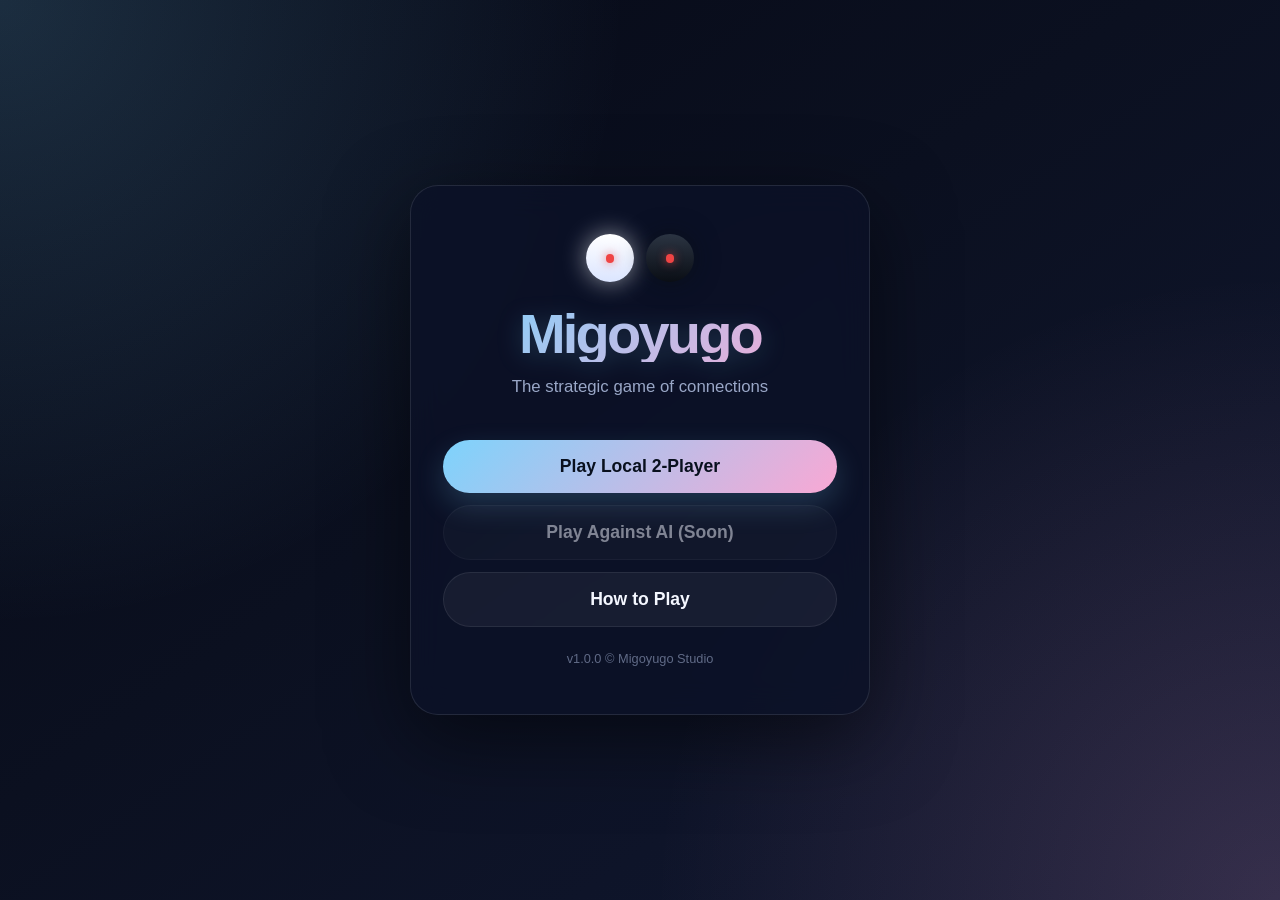
==== index.html @ 6b1778dc "add main menu and add player name" ====
<!doctype html>
<html lang="en">
  <head>
    <meta charset="UTF-8" />
    <meta
      name="viewport"
      content="width=device-width, initial-scale=1.0, maximum-scale=1.0, user-scalable=no"
    />
    <title>Migoyugo - Main Menu</title>
    <style>
      :root {
        --bg: #0b1020;
        --panel: rgba(12, 18, 40, 0.82);
        --panel-border: rgba(255, 255, 255, 0.1);
        --text: #f4f7ff;
        --muted: #9aa7c7;
        --white: #f5f7ff;
        --black: #14181f;
        --white-glow: rgba(248, 250, 255, 0.55);
        --black-glow: rgba(9, 12, 18, 0.55);
        --accent: #7dd3fc;
        --accent-2: #f9a8d4;
      }

      * {
        box-sizing: border-box;
        -webkit-tap-highlight-color: transparent;
      }

      body {
        margin: 0;
        min-height: 100svh;
        font-family: "Segoe UI", Tahoma, Geneva, Verdana, sans-serif;
        background:
          radial-gradient(
            circle at top left,
            rgba(125, 211, 252, 0.18),
            transparent 40%
          ),
          radial-gradient(
            circle at bottom right,
            rgba(249, 168, 212, 0.16),
            transparent 40%
          ),
          linear-gradient(145deg, #060916 0%, #0b1020 45%, #111832 100%);
        color: var(--text);
        display: grid;
        place-items: center;
        padding: clamp(12px, 4vw, 24px);
      }

      .menu-shell {
        width: 100%;
        max-width: 460px;
        perspective: 1000px;
      }

      .panel {
        background: var(--panel);
        border: 1px solid var(--panel-border);
        backdrop-filter: blur(16px);
        border-radius: clamp(20px, 6vw, 28px);
        box-shadow: 0 24px 80px rgba(0, 0, 0, 0.5);
        padding: clamp(32px, 8vw, 48px) clamp(20px, 6vw, 32px);
        text-align: center;
        position: relative;
      }

      /* Logo & Header Section */
      .logo-wrap {
        margin-bottom: clamp(24px, 8vw, 40px);
      }

      .decorative-pieces {
        display: flex;
        justify-content: center;
        gap: 12px;
        margin-bottom: 24px;
      }

      .demo-piece {
        width: clamp(40px, 10vw, 48px);
        height: clamp(40px, 10vw, 48px);
        border-radius: 50%;
        display: flex;
        align-items: center;
        justify-content: center;
        position: relative;
        animation: float 4s ease-in-out infinite;
      }

      .demo-piece.white {
        background: linear-gradient(180deg, #ffffff, #dbe5ff);
        box-shadow: 0 0 24px var(--white-glow);
      }

      .demo-piece.black {
        background: linear-gradient(180deg, #2b3442, #0a0e15);
        box-shadow: 0 0 24px var(--black-glow);
        animation-delay: -2s;
      }

      .demo-piece .inner-dot {
        width: 18%;
        height: 18%;
        border-radius: 50%;
        background: #ef4444;
        box-shadow: 0 0 10px rgba(239, 68, 68, 0.75);
      }

      @keyframes float {
        0%,
        100% {
          transform: translateY(0);
        }
        50% {
          transform: translateY(-8px);
        }
      }

      h1 {
        margin: 0;
        font-size: clamp(2rem, 8vw, 3.5rem);
        letter-spacing: -0.05em;
        line-height: 1;
        background: linear-gradient(135deg, var(--accent), var(--accent-2));
        -webkit-background-clip: text;
        -webkit-text-fill-color: transparent;
        filter: drop-shadow(0 4px 12px rgba(125, 211, 252, 0.2));
      }

      p.subtitle {
        margin: 12px 0 0;
        color: var(--muted);
        font-size: clamp(0.9rem, 3vw, 1.05rem);
        line-height: 1.5;
      }

      /* Buttons */
      .menu-actions {
        display: flex;
        flex-direction: column;
        gap: 12px;
      }

      .action {
        display: inline-flex;
        align-items: center;
        justify-content: center;
        border: 0;
        border-radius: 999px;
        padding: clamp(14px, 4vw, 16px) 24px;
        font: inherit;
        font-weight: 700;
        font-size: clamp(1rem, 3vw, 1.1rem);
        text-decoration: none;
        cursor: pointer;
        transition: all 0.2s ease;
      }

      .action.primary {
        color: #09101e;
        background: linear-gradient(135deg, var(--accent), var(--accent-2));
        box-shadow: 0 12px 30px rgba(125, 211, 252, 0.2);
      }

      .action.primary:hover {
        transform: translateY(-2px);
        box-shadow: 0 16px 40px rgba(125, 211, 252, 0.3);
      }

      .action.secondary {
        color: var(--text);
        background: rgba(255, 255, 255, 0.05);
        border: 1px solid rgba(255, 255, 255, 0.08);
      }

      .action.secondary:hover:not(:disabled) {
        background: rgba(255, 255, 255, 0.1);
        transform: translateY(-2px);
      }

      .action:disabled {
        opacity: 0.5;
        cursor: not-allowed;
      }

      .footer {
        margin-top: clamp(20px, 6vw, 24px);
        font-size: 0.8rem;
        color: rgba(154, 167, 199, 0.6);
      }

      /* Global Rules Modal to prevent mobile overflow */
      .modal-backdrop {
        position: fixed;
        inset: 0;
        background: rgba(6, 9, 22, 0.8);
        backdrop-filter: blur(8px);
        z-index: 100;
        display: flex;
        align-items: center;
        justify-content: center;
        padding: clamp(12px, 4vw, 24px);
        opacity: 0;
        pointer-events: none;
        transition: opacity 0.3s ease;
      }

      .modal-backdrop.active {
        opacity: 1;
        pointer-events: auto;
      }

      .modal-box {
        background: var(--panel);
        border: 1px solid var(--panel-border);
        border-radius: clamp(20px, 6vw, 28px);
        padding: clamp(20px, 6vw, 32px);
        width: 100%;
        max-width: 580px; /* Made slightly wider to accommodate text comfortably */
        max-height: 90svh;
        display: flex;
        flex-direction: column;
        transform: translateY(20px) scale(0.95);
        transition: all 0.3s cubic-bezier(0.175, 0.885, 0.32, 1.275);
      }

      .modal-backdrop.active .modal-box {
        transform: translateY(0) scale(1);
      }

      .modal-header {
        display: flex;
        align-items: center;
        justify-content: space-between;
        margin-bottom: 20px;
        flex-shrink: 0;
      }

      .modal-header h2 {
        margin: 0;
        font-size: clamp(1.2rem, 5vw, 1.5rem);
      }

      .close-btn {
        background: rgba(255, 255, 255, 0.08);
        border: 0;
        color: #fff;
        width: 32px;
        height: 32px;
        border-radius: 50%;
        cursor: pointer;
        display: grid;
        place-items: center;
        font-size: 1.2rem;
        transition: background 0.2s;
        flex-shrink: 0;
      }

      .close-btn:hover {
        background: rgba(255, 255, 255, 0.15);
      }

      .modal-content {
        text-align: left;
        overflow-y: auto;
        padding-right: 12px;
      }

      /* Custom scrollbar for modal */
      .modal-content::-webkit-scrollbar {
        width: 6px;
      }
      .modal-content::-webkit-scrollbar-track {
        background: rgba(255, 255, 255, 0.02);
        border-radius: 10px;
      }
      .modal-content::-webkit-scrollbar-thumb {
        background: rgba(255, 255, 255, 0.1);
        border-radius: 10px;
      }

      /* Text formatting for rules */
      .modal-content h3 {
        color: var(--accent);
        font-size: clamp(1rem, 4vw, 1.15rem);
        margin: 20px 0 10px 0;
        letter-spacing: 0.02em;
      }

      .modal-content h3:first-child {
        margin-top: 0;
      }

      .modal-content ul {
        margin: 0 0 16px 0;
        padding-left: 20px;
      }

      .modal-content li {
        color: var(--muted);
        line-height: 1.5;
        font-size: clamp(0.85rem, 3.5vw, 0.95rem);
        margin-bottom: 8px;
      }

      .modal-content li:last-child {
        margin-bottom: 0;
      }
    </style>
  </head>
  <body>
    <div class="menu-shell">
      <div class="panel">
        <div class="logo-wrap">
          <div class="decorative-pieces">
            <div class="demo-piece white"><div class="inner-dot"></div></div>
            <div class="demo-piece black"><div class="inner-dot"></div></div>
          </div>
          <h1>Migoyugo</h1>
          <p class="subtitle">The strategic game of connections</p>
        </div>

        <div class="menu-actions">
          <a href="migoyugo.html" class="action primary">Play Local 2-Player</a>
          <button class="action secondary" disabled>
            Play Against AI (Soon)
          </button>
          <button class="action secondary" id="btnRules">How to Play</button>
        </div>

        <div class="footer">v1.0.0 &copy; Migoyugo Studio</div>
      </div>
    </div>

    <!-- Fixed Rules Modal Backdrop -->
    <div class="modal-backdrop" id="rulesModal">
      <div class="modal-box">
        <div class="modal-header">
          <h2>Migoyugo Game Rules</h2>
          <button class="close-btn" id="btnCloseRules" aria-label="Close rules">
            &times;
          </button>
        </div>
        <div class="modal-content">
          <h3>The Game</h3>
          <ul>
            <li>Migoyugo is a board game for two players</li>
            <li>
              It is an abstract strategy game that features complete information
              (no reliance on luck or chance)
            </li>
            <li>
              Win by creating an Igo (an unbroken line of 4 Yugos) or have a
              higher Yugo count with a Wego
            </li>
          </ul>

          <h3>The Board</h3>
          <ul>
            <li>
              The Migoyugo board is an 8 X 8 grid of 64 squares (typically all
              the same color) with rows numbered 1-8 from bottom to top and
              columns designated A-H from left to right
            </li>
          </ul>

          <h3>The Migo</h3>
          <ul>
            <li>
              White always moves first by placing a piece, called a Migo, on any
              square on the board
            </li>
            <li>
              Players take alternating turns placing Migos on any open square*
              (see No Long Lines)
            </li>
          </ul>

          <h3>The Yugo</h3>
          <ul>
            <li>
              When you form one unbroken line of exactly 4 pieces of your own
              color, or multiple intersecting lines (horizontal, vertical or
              diagonal), the last piece placed becomes a Yugo, represented by a
              dot in the center
            </li>
            <li>
              When a Yugo is created, all Migos in the line(s) are removed,
              leaving behind only the Yugo created and any other Yugos in the
              line(s)
            </li>
            <li>Yugos can never be moved or removed from the board</li>
          </ul>

          <h3>No Long Lines</h3>
          <ul>
            <li>
              At no time may either player create an unbroken line of more than
              4 in a row of any combination of Migos and/or Yugos of their own
              color (multiple intersecting lines are permitted)
            </li>
          </ul>

          <h3>Winning</h3>
          <ul>
            <li>
              There are two distinct end game conditions – an Igo and a Wego
            </li>
            <li>
              Form an unbroken line (horizontal, vertical or diagonal) of
              exactly 4 Yugos of your own color and you win instantly with an
              Igo
            </li>
            <li>
              If on your turn, you are unable to make a legal move, or if all 64
              squares are filled, the game ends with a Wego, and the player with
              the most Yugos is declared the winner. If both players have the
              same number of Yugos, the game is drawn
            </li>
            <li>If a player resigns, the opponent is declared the winner</li>
            <li>
              If players compete using a clock, a player is declared the winner
              if the opponent's clock expires
            </li>
          </ul>
        </div>
      </div>
    </div>

    <script>
      const btnRules = document.getElementById("btnRules");
      const btnCloseRules = document.getElementById("btnCloseRules");
      const rulesModal = document.getElementById("rulesModal");

      function openModal() {
        rulesModal.classList.add("active");
        document.body.style.overflow = "hidden";
      }

      function closeModal() {
        rulesModal.classList.remove("active");
        document.body.style.overflow = "";
      }

      btnRules.addEventListener("click", openModal);
      btnCloseRules.addEventListener("click", closeModal);

      rulesModal.addEventListener("click", (e) => {
        if (e.target === rulesModal) {
          closeModal();
        }
      });
    </script>
  </body>
</html>
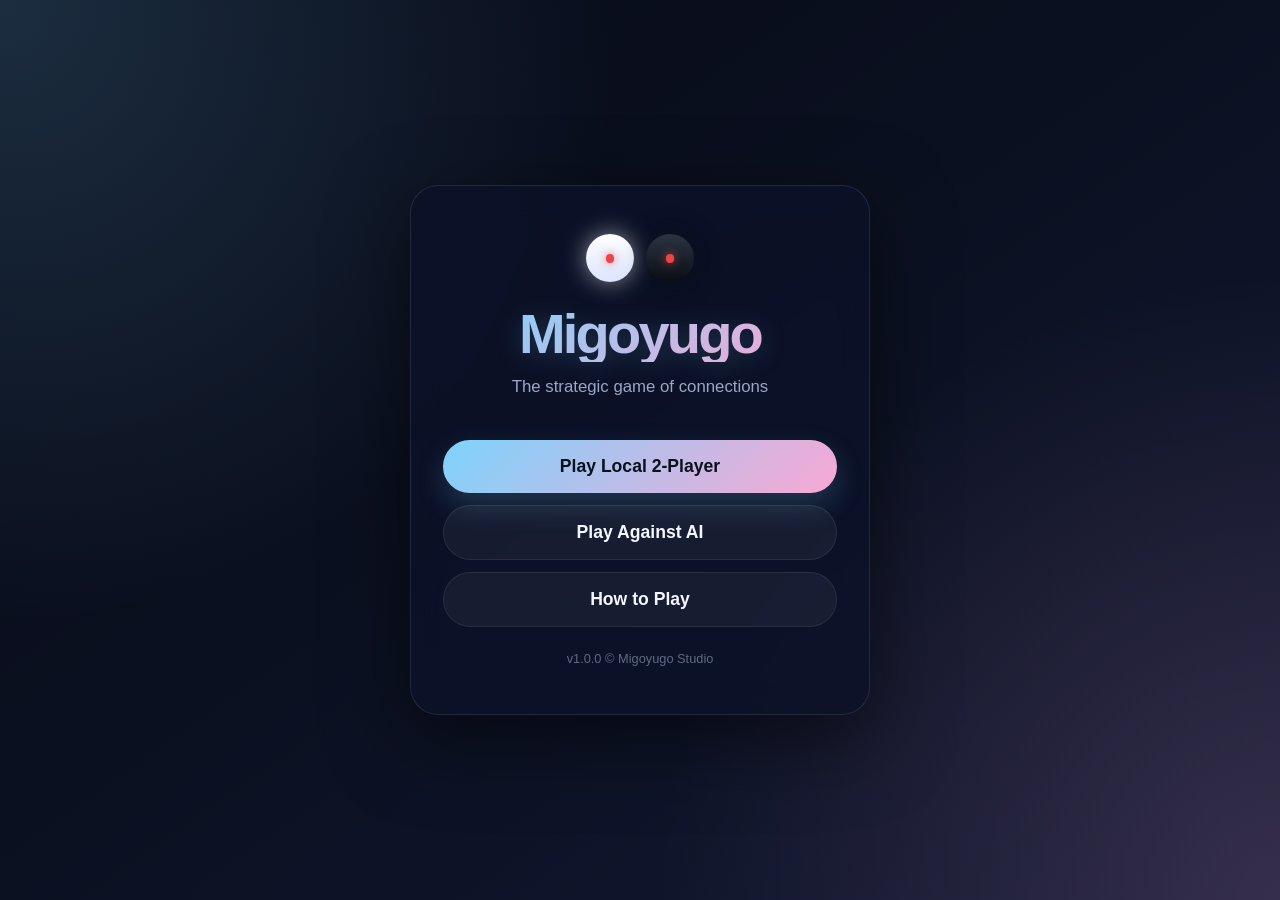
==== commit 65f09813: "ai buat migoyugo, minimax dan alpha beta pruning. ai logicnya ada di ai_worker.js soalnya kalo di ta" ====
--- a/index.html
+++ b/index.html
@@ -27,6 +27,24 @@
         -webkit-tap-highlight-color: transparent;
       }
 
+      @keyframes fadeIn {
+        from {
+          opacity: 0;
+        }
+        to {
+          opacity: 1;
+        }
+      }
+
+      @keyframes fadeOut {
+        from {
+          opacity: 1;
+        }
+        to {
+          opacity: 0;
+        }
+      }
+
       body {
         margin: 0;
         min-height: 100svh;
@@ -47,6 +65,11 @@
         display: grid;
         place-items: center;
         padding: clamp(12px, 4vw, 24px);
+        animation: fadeIn 0.8s ease-in;
+      }
+
+      body.fade-out {
+        animation: fadeOut 0.6s ease-out forwards;
       }
 
       .menu-shell {
@@ -308,6 +331,50 @@
       .modal-content li:last-child {
         margin-bottom: 0;
       }
+
+      /* Loading Screen */
+      .loading-screen {
+        position: fixed;
+        inset: 0;
+        background: linear-gradient(
+          145deg,
+          #060916 0%,
+          #0b1020 45%,
+          #111832 100%
+        );
+        display: none;
+        align-items: center;
+        justify-content: center;
+        z-index: 1000;
+        flex-direction: column;
+        gap: 24px;
+      }
+
+      .loading-screen.active {
+        display: flex;
+      }
+
+      .spinner {
+        width: 60px;
+        height: 60px;
+        border: 3px solid rgba(125, 211, 252, 0.2);
+        border-top-color: #7dd3fc;
+        border-right-color: #f9a8d4;
+        border-radius: 50%;
+        animation: spin 1.2s linear infinite;
+      }
+
+      @keyframes spin {
+        to {
+          transform: rotate(360deg);
+        }
+      }
+
+      .loading-text {
+        color: var(--muted);
+        font-size: 0.95rem;
+        letter-spacing: 0.05em;
+      }
     </style>
   </head>
   <body>
@@ -324,9 +391,9 @@
 
         <div class="menu-actions">
           <a href="migoyugo.html" class="action primary">Play Local 2-Player</a>
-          <button class="action secondary" disabled>
-            Play Against AI (Soon)
-          </button>
+          <a href="ai_game.html" class="action secondary" id="btnPlayAI">
+            Play Against AI
+          </a>
           <button class="action secondary" id="btnRules">How to Play</button>
         </div>
 
@@ -429,10 +496,19 @@
       </div>
     </div>
 
+    <!-- Loading Screen -->
+    <div class="loading-screen" id="loadingScreen">
+      <div class="spinner"></div>
+      <div class="loading-text">Loading...</div>
+    </div>
+
     <script>
       const btnRules = document.getElementById("btnRules");
       const btnCloseRules = document.getElementById("btnCloseRules");
       const rulesModal = document.getElementById("rulesModal");
+      const playButton = document.querySelector('a[href="migoyugo.html"]');
+      const playAIButton = document.querySelector('a[href="ai_game.html"]');
+      const loadingScreen = document.getElementById("loadingScreen");
 
       function openModal() {
         rulesModal.classList.add("active");
@@ -452,6 +528,21 @@
           closeModal();
         }
       });
+
+      // Fade out animation before navigation
+      function addNavigation(button, href) {
+        button.addEventListener("click", (e) => {
+          e.preventDefault();
+          loadingScreen.classList.add("active");
+          document.body.classList.add("fade-out");
+          setTimeout(() => {
+            window.location.href = href;
+          }, 600);
+        });
+      }
+
+      addNavigation(playButton, "migoyugo.html");
+      addNavigation(playAIButton, "ai_game.html");
     </script>
   </body>
 </html>
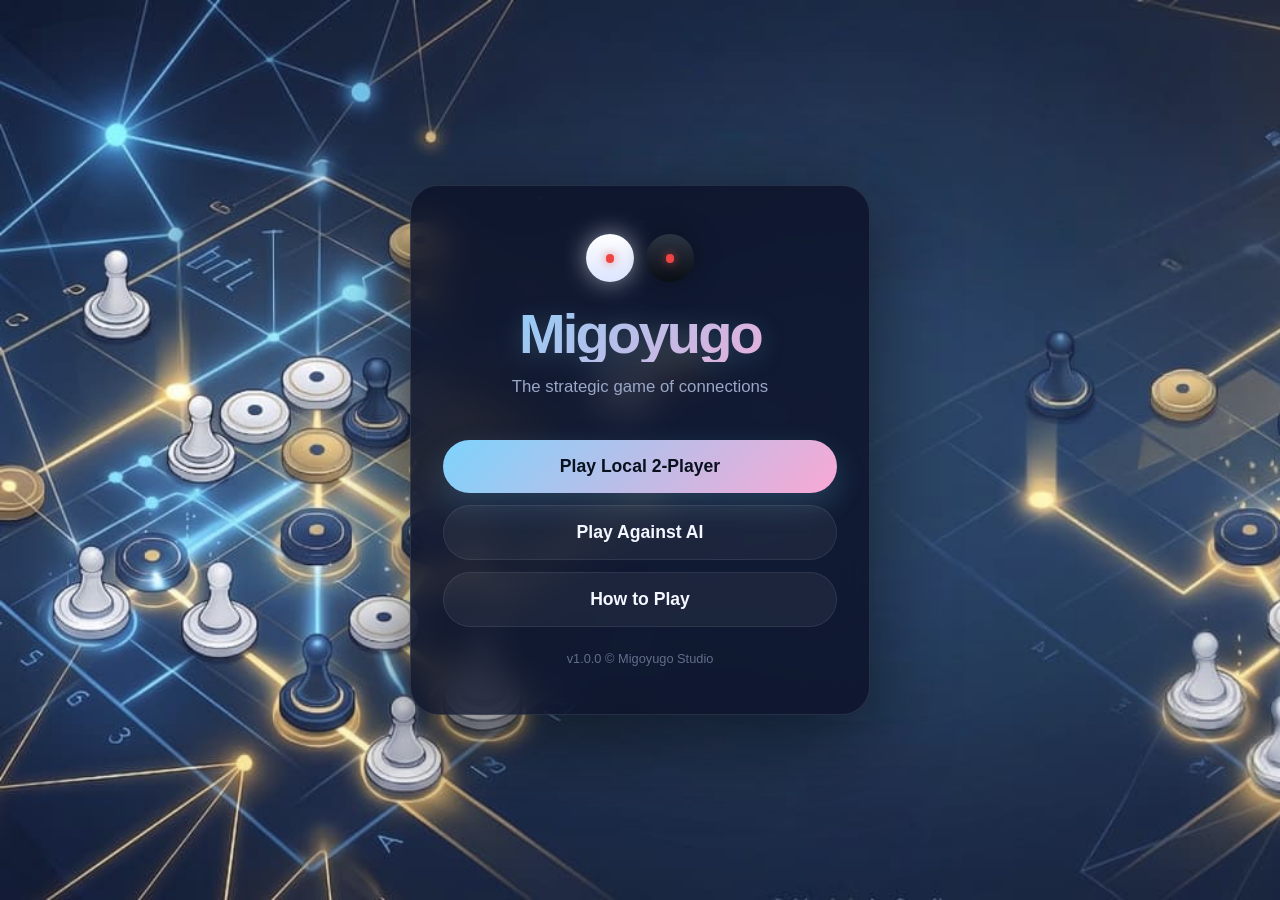
==== commit 44765630: "add bg" ====
--- a/index.html
+++ b/index.html
@@ -65,6 +65,9 @@
         display: grid;
         place-items: center;
         padding: clamp(12px, 4vw, 24px);
+        background-image: url("assets/img/background.jpeg");
+        background-repeat: no-repeat;
+        background-size: cover;
         animation: fadeIn 0.8s ease-in;
       }
 
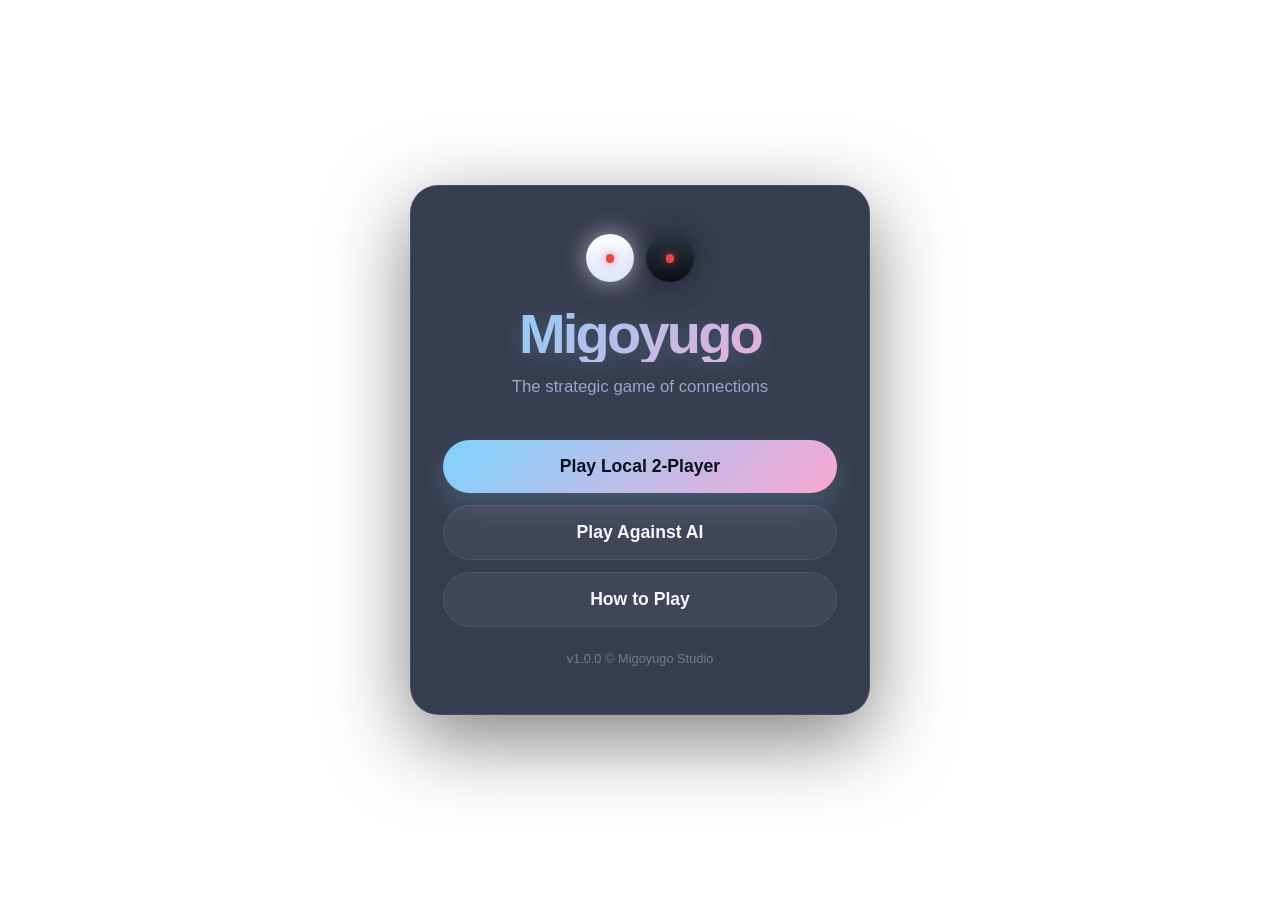
==== commit 6bac7b70: "wawa" ====
--- a/index.html
+++ b/index.html
@@ -65,10 +65,17 @@
         display: grid;
         place-items: center;
         padding: clamp(12px, 4vw, 24px);
-        background-image: url("assets/img/background.jpeg");
+        background-image: url("assets/img/backgroundb.png");
         background-repeat: no-repeat;
         background-size: cover;
         animation: fadeIn 0.8s ease-in;
+      }
+
+      @media (orientation: portrait) and (max-width: 900px) {
+        body {
+          background-image: url("assets/img/Verticalbackground.png");
+          background-position: center center;
+        }
       }
 
       body.fade-out {
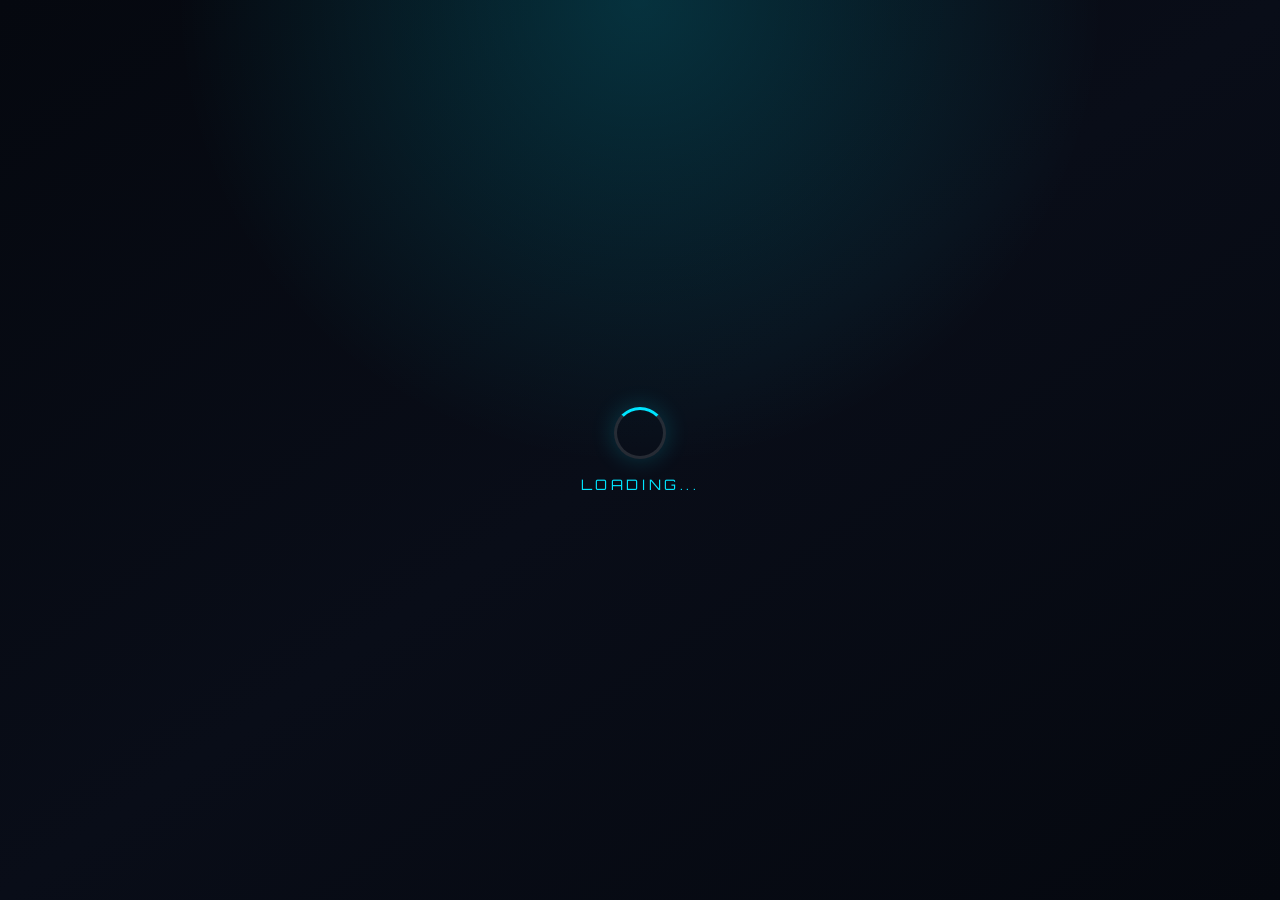
==== commit 94f1787d: "anjayy ui rule and main menu fix" ====
--- a/index.html
+++ b/index.html
@@ -6,553 +6,680 @@
       name="viewport"
       content="width=device-width, initial-scale=1.0, maximum-scale=1.0, user-scalable=no"
     />
-    <title>Migoyugo - Main Menu</title>
+    <title>Migoyugo - System Interface</title>
+    <link rel="preconnect" href="https://fonts.googleapis.com" />
+    <link rel="preconnect" href="https://fonts.gstatic.com" crossorigin />
+    <link
+      href="https://fonts.googleapis.com/css2?family=Orbitron:wght@500;800;900&family=Rajdhani:wght@400;500;600;700&display=swap"
+      rel="stylesheet"
+    />
+
     <style>
       :root {
-        --bg: #0b1020;
-        --panel: rgba(12, 18, 40, 0.82);
-        --panel-border: rgba(255, 255, 255, 0.1);
-        --text: #f4f7ff;
-        --muted: #9aa7c7;
-        --white: #f5f7ff;
-        --black: #14181f;
-        --white-glow: rgba(248, 250, 255, 0.55);
-        --black-glow: rgba(9, 12, 18, 0.55);
-        --accent: #7dd3fc;
-        --accent-2: #f9a8d4;
+        --bg-base: #05080f;
+        --panel-bg: rgba(12, 18, 30, 0.65);
+        --panel-border: rgba(0, 229, 255, 0.15);
+        --text-main: #ffffff;
+        --text-muted: #6b829e;
+        --accent-cyan: #00e5ff;
+        --accent-cyan-glow: rgba(0, 229, 255, 0.4);
+        --font-title: "Orbitron", sans-serif;
+        --font-ui: "Rajdhani", sans-serif;
       }
 
       * {
         box-sizing: border-box;
-        -webkit-tap-highlight-color: transparent;
-      }
-
-      @keyframes fadeIn {
-        from {
-          opacity: 0;
-        }
-        to {
-          opacity: 1;
-        }
-      }
-
-      @keyframes fadeOut {
-        from {
-          opacity: 1;
-        }
-        to {
-          opacity: 0;
-        }
+        margin: 0;
+        padding: 0;
+        user-select: none;
       }
 
       body {
-        margin: 0;
-        min-height: 100svh;
-        font-family: "Segoe UI", Tahoma, Geneva, Verdana, sans-serif;
-        background:
-          radial-gradient(
-            circle at top left,
-            rgba(125, 211, 252, 0.18),
-            transparent 40%
-          ),
-          radial-gradient(
-            circle at bottom right,
-            rgba(249, 168, 212, 0.16),
-            transparent 40%
-          ),
-          linear-gradient(145deg, #060916 0%, #0b1020 45%, #111832 100%);
-        color: var(--text);
-        display: grid;
-        place-items: center;
-        padding: clamp(12px, 4vw, 24px);
-        background-image: url("assets/img/backgroundb.png");
-        background-repeat: no-repeat;
-        background-size: cover;
-        animation: fadeIn 0.8s ease-in;
-      }
-
-      @media (orientation: portrait) and (max-width: 900px) {
-        body {
-          background-image: url("assets/img/Verticalbackground.png");
-          background-position: center center;
-        }
-      }
-
-      body.fade-out {
-        animation: fadeOut 0.6s ease-out forwards;
-      }
-
-      .menu-shell {
-        width: 100%;
-        max-width: 460px;
-        perspective: 1000px;
-      }
-
-      .panel {
-        background: var(--panel);
-        border: 1px solid var(--panel-border);
-        backdrop-filter: blur(16px);
-        border-radius: clamp(20px, 6vw, 28px);
-        box-shadow: 0 24px 80px rgba(0, 0, 0, 0.5);
-        padding: clamp(32px, 8vw, 48px) clamp(20px, 6vw, 32px);
-        text-align: center;
+        background-color: var(--bg-base);
+        color: var(--text-main);
+        font-family: var(--font-ui);
+        min-height: 100vh;
+        display: flex;
+        align-items: center;
+        justify-content: center;
+        overflow: hidden;
         position: relative;
       }
 
-      /* Logo & Header Section */
-      .logo-wrap {
-        margin-bottom: clamp(24px, 8vw, 40px);
-      }
-
-      .decorative-pieces {
-        display: flex;
-        justify-content: center;
-        gap: 12px;
-        margin-bottom: 24px;
-      }
-
-      .demo-piece {
-        width: clamp(40px, 10vw, 48px);
-        height: clamp(40px, 10vw, 48px);
-        border-radius: 50%;
-        display: flex;
-        align-items: center;
-        justify-content: center;
-        position: relative;
-        animation: float 4s ease-in-out infinite;
-      }
-
-      .demo-piece.white {
-        background: linear-gradient(180deg, #ffffff, #dbe5ff);
-        box-shadow: 0 0 24px var(--white-glow);
-      }
-
-      .demo-piece.black {
-        background: linear-gradient(180deg, #2b3442, #0a0e15);
-        box-shadow: 0 0 24px var(--black-glow);
-        animation-delay: -2s;
-      }
-
-      .demo-piece .inner-dot {
-        width: 18%;
-        height: 18%;
-        border-radius: 50%;
-        background: #ef4444;
-        box-shadow: 0 0 10px rgba(239, 68, 68, 0.75);
-      }
-
-      @keyframes float {
-        0%,
-        100% {
-          transform: translateY(0);
-        }
-        50% {
-          transform: translateY(-8px);
-        }
-      }
-
-      h1 {
-        margin: 0;
-        font-size: clamp(2rem, 8vw, 3.5rem);
-        letter-spacing: -0.05em;
-        line-height: 1;
-        background: linear-gradient(135deg, var(--accent), var(--accent-2));
-        -webkit-background-clip: text;
-        -webkit-text-fill-color: transparent;
-        filter: drop-shadow(0 4px 12px rgba(125, 211, 252, 0.2));
-      }
-
-      p.subtitle {
-        margin: 12px 0 0;
-        color: var(--muted);
-        font-size: clamp(0.9rem, 3vw, 1.05rem);
-        line-height: 1.5;
-      }
-
-      /* Buttons */
-      .menu-actions {
-        display: flex;
-        flex-direction: column;
-        gap: 12px;
-      }
-
-      .action {
-        display: inline-flex;
-        align-items: center;
-        justify-content: center;
-        border: 0;
-        border-radius: 999px;
-        padding: clamp(14px, 4vw, 16px) 24px;
-        font: inherit;
-        font-weight: 700;
-        font-size: clamp(1rem, 3vw, 1.1rem);
-        text-decoration: none;
-        cursor: pointer;
-        transition: all 0.2s ease;
-      }
-
-      .action.primary {
-        color: #09101e;
-        background: linear-gradient(135deg, var(--accent), var(--accent-2));
-        box-shadow: 0 12px 30px rgba(125, 211, 252, 0.2);
-      }
-
-      .action.primary:hover {
-        transform: translateY(-2px);
-        box-shadow: 0 16px 40px rgba(125, 211, 252, 0.3);
-      }
-
-      .action.secondary {
-        color: var(--text);
-        background: rgba(255, 255, 255, 0.05);
-        border: 1px solid rgba(255, 255, 255, 0.08);
-      }
-
-      .action.secondary:hover:not(:disabled) {
-        background: rgba(255, 255, 255, 0.1);
-        transform: translateY(-2px);
-      }
-
-      .action:disabled {
-        opacity: 0.5;
-        cursor: not-allowed;
-      }
-
-      .footer {
-        margin-top: clamp(20px, 6vw, 24px);
-        font-size: 0.8rem;
-        color: rgba(154, 167, 199, 0.6);
-      }
-
-      /* Global Rules Modal to prevent mobile overflow */
-      .modal-backdrop {
-        position: fixed;
-        inset: 0;
-        background: rgba(6, 9, 22, 0.8);
-        backdrop-filter: blur(8px);
-        z-index: 100;
-        display: flex;
-        align-items: center;
-        justify-content: center;
-        padding: clamp(12px, 4vw, 24px);
-        opacity: 0;
-        pointer-events: none;
-        transition: opacity 0.3s ease;
-      }
-
-      .modal-backdrop.active {
-        opacity: 1;
-        pointer-events: auto;
-      }
-
-      .modal-box {
-        background: var(--panel);
-        border: 1px solid var(--panel-border);
-        border-radius: clamp(20px, 6vw, 28px);
-        padding: clamp(20px, 6vw, 32px);
-        width: 100%;
-        max-width: 580px; /* Made slightly wider to accommodate text comfortably */
-        max-height: 90svh;
-        display: flex;
-        flex-direction: column;
-        transform: translateY(20px) scale(0.95);
-        transition: all 0.3s cubic-bezier(0.175, 0.885, 0.32, 1.275);
-      }
-
-      .modal-backdrop.active .modal-box {
-        transform: translateY(0) scale(1);
-      }
-
-      .modal-header {
-        display: flex;
-        align-items: center;
-        justify-content: space-between;
-        margin-bottom: 20px;
-        flex-shrink: 0;
-      }
-
-      .modal-header h2 {
-        margin: 0;
-        font-size: clamp(1.2rem, 5vw, 1.5rem);
-      }
-
-      .close-btn {
-        background: rgba(255, 255, 255, 0.08);
-        border: 0;
-        color: #fff;
-        width: 32px;
-        height: 32px;
-        border-radius: 50%;
-        cursor: pointer;
-        display: grid;
-        place-items: center;
-        font-size: 1.2rem;
-        transition: background 0.2s;
-        flex-shrink: 0;
-      }
-
-      .close-btn:hover {
-        background: rgba(255, 255, 255, 0.15);
-      }
-
-      .modal-content {
-        text-align: left;
-        overflow-y: auto;
-        padding-right: 12px;
-      }
-
-      /* Custom scrollbar for modal */
-      .modal-content::-webkit-scrollbar {
-        width: 6px;
-      }
-      .modal-content::-webkit-scrollbar-track {
-        background: rgba(255, 255, 255, 0.02);
-        border-radius: 10px;
-      }
-      .modal-content::-webkit-scrollbar-thumb {
-        background: rgba(255, 255, 255, 0.1);
-        border-radius: 10px;
-      }
-
-      /* Text formatting for rules */
-      .modal-content h3 {
-        color: var(--accent);
-        font-size: clamp(1rem, 4vw, 1.15rem);
-        margin: 20px 0 10px 0;
-        letter-spacing: 0.02em;
-      }
-
-      .modal-content h3:first-child {
-        margin-top: 0;
-      }
-
-      .modal-content ul {
-        margin: 0 0 16px 0;
-        padding-left: 20px;
-      }
-
-      .modal-content li {
-        color: var(--muted);
-        line-height: 1.5;
-        font-size: clamp(0.85rem, 3.5vw, 0.95rem);
-        margin-bottom: 8px;
-      }
-
-      .modal-content li:last-child {
-        margin-bottom: 0;
-      }
-
-      /* Loading Screen */
       .loading-screen {
         position: fixed;
         inset: 0;
-        background: linear-gradient(
-          145deg,
-          #060916 0%,
-          #0b1020 45%,
-          #111832 100%
-        );
-        display: none;
+        z-index: 20;
+        display: flex;
         align-items: center;
         justify-content: center;
-        z-index: 1000;
         flex-direction: column;
-        gap: 24px;
-      }
-
-      .loading-screen.active {
-        display: flex;
-      }
-
-      .spinner {
-        width: 60px;
-        height: 60px;
-        border: 3px solid rgba(125, 211, 252, 0.2);
-        border-top-color: #7dd3fc;
-        border-right-color: #f9a8d4;
+        gap: 16px;
+        background:
+          radial-gradient(
+            circle at top,
+            rgba(0, 229, 255, 0.18),
+            transparent 42%
+          ),
+          linear-gradient(145deg, #05080f 0%, #090d18 50%, #05080f 100%);
+        color: var(--text-main);
+        transition:
+          opacity 0.45s ease,
+          visibility 0.45s ease;
+      }
+
+      .loading-screen.hidden {
+        opacity: 0;
+        visibility: hidden;
+        pointer-events: none;
+      }
+
+      .loading-spinner {
+        width: 52px;
+        height: 52px;
         border-radius: 50%;
-        animation: spin 1.2s linear infinite;
+        border: 3px solid rgba(255, 255, 255, 0.12);
+        border-top-color: var(--accent-cyan);
+        box-shadow: 0 0 24px rgba(0, 229, 255, 0.2);
+        animation: spin 0.9s linear infinite;
+      }
+
+      .loading-text {
+        font-family: var(--font-title);
+        letter-spacing: 0.25em;
+        font-size: 0.9rem;
+        text-transform: uppercase;
+        color: var(--accent-cyan);
       }
 
       @keyframes spin {
+        from {
+          transform: rotate(0deg);
+        }
         to {
           transform: rotate(360deg);
         }
       }
 
-      .loading-text {
-        color: var(--muted);
-        font-size: 0.95rem;
-        letter-spacing: 0.05em;
+      /* --- 1. VIDEO BACKGROUND --- */
+      .bg-video-container {
+        position: absolute;
+        inset: 0;
+        z-index: 0;
+        overflow: hidden;
+        background-color: var(--bg-base); /* Fallback color */
+      }
+
+      .bg-video {
+        width: 100%;
+        height: 100%;
+        object-fit: cover;
+        opacity: 0.6; /* Atur opacity agar video tidak mengalahkan UI */
+        pointer-events: none;
+      }
+
+      /* --- 2. OVERLAY DOT GRID (Diletakkan di atas video agar cyberpunk) --- */
+      .bg-grid {
+        position: absolute;
+        inset: 0;
+        background-size: 40px 40px;
+        background-image: radial-gradient(
+          circle,
+          rgba(255, 255, 255, 0.05) 1px,
+          transparent 1px
+        );
+        z-index: 1;
+        animation: pulseGrid 8s linear infinite alternate;
+        pointer-events: none;
+      }
+
+      @keyframes pulseGrid {
+        0% {
+          opacity: 0.4;
+        }
+        100% {
+          opacity: 1;
+        }
+      }
+
+      /* --- 3. MAIN UI CONTAINER --- */
+      .system-ui {
+        position: relative;
+        z-index: 2; /* Harus di atas video dan grid */
+        width: 90vw;
+        max-width: 1400px;
+        height: auto;
+        min-height: 85vh;
+        max-height: 95vh;
+        background: var(--panel-bg);
+        backdrop-filter: blur(20px);
+        -webkit-backdrop-filter: blur(20px);
+        border: 1px solid var(--panel-border);
+        border-radius: 24px;
+        display: flex;
+        flex-direction: column;
+        padding: clamp(24px, 4vw, 60px);
+        box-shadow:
+          0 30px 80px rgba(0, 0, 0, 0.6),
+          inset 0 0 40px rgba(0, 229, 255, 0.05);
+        overflow-y: auto;
+      }
+
+      .system-ui::-webkit-scrollbar {
+        width: 0px;
+      }
+
+      /* --- HEADER & CONTROLS --- */
+      header {
+        display: flex;
+        justify-content: space-between;
+        align-items: center;
+        font-size: clamp(10px, 1.5vw, 14px);
+        font-weight: 600;
+        letter-spacing: 2px;
+        color: var(--accent-cyan);
+        border-bottom: 1px solid rgba(255, 255, 255, 0.05);
+        padding-bottom: 20px;
+        margin-bottom: clamp(20px, 4vw, 40px);
+        flex-wrap: wrap; /* Mencegah patah di layar kecil */
+        gap: 15px;
+      }
+
+      .status {
+        display: flex;
+        align-items: center;
+        gap: 12px;
+      }
+      .status-dot {
+        width: 10px;
+        height: 10px;
+        background-color: var(--accent-cyan);
+        border-radius: 50%;
+        box-shadow: 0 0 10px var(--accent-cyan-glow);
+        animation: blink 2s infinite;
+      }
+
+      @keyframes blink {
+        0%,
+        100% {
+          opacity: 1;
+        }
+        50% {
+          opacity: 0.4;
+        }
+      }
+
+      /* Music Toggle Button */
+      .music-btn {
+        background: rgba(0, 229, 255, 0.05);
+        border: 1px solid var(--accent-cyan);
+        color: var(--accent-cyan);
+        width: 48px;
+        height: 48px;
+        padding: 0;
+        border-radius: 50%;
+        font-family: var(--font-title);
+        font-weight: 600;
+        font-size: 18px;
+        letter-spacing: 0;
+        cursor: pointer;
+        transition: all 0.3s ease;
+        outline: none;
+        display: flex;
+        align-items: center;
+        justify-content: center;
+        position: relative;
+        margin-left: auto;
+        flex-shrink: 0;
+      }
+
+      .music-btn:hover {
+        background: rgba(0, 229, 255, 0.2);
+        box-shadow: 0 0 15px var(--accent-cyan-glow);
+      }
+
+      .music-btn.active {
+        background: var(--accent-cyan);
+        color: #000;
+        box-shadow: 0 0 20px var(--accent-cyan-glow);
+      }
+
+      .music-btn.muted::after {
+        content: "";
+        position: absolute;
+        width: 24px;
+        height: 2px;
+        border-radius: 999px;
+        background: currentColor;
+        transform: rotate(-45deg);
+        box-shadow: 0 0 8px rgba(0, 0, 0, 0.12);
+      }
+
+      .meta-info {
+        color: var(--text-muted);
+        display: flex;
+        gap: 20px;
+      }
+
+      /* --- MAIN CONTENT --- */
+      main {
+        display: grid;
+        grid-template-columns: 1fr 400px;
+        gap: clamp(30px, 5vw, 60px);
+        flex-grow: 1;
+      }
+
+      .left-col {
+        display: flex;
+        flex-direction: column;
+        justify-content: center;
+      }
+
+      .tagline {
+        color: var(--accent-cyan);
+        font-size: clamp(12px, 2vw, 16px);
+        font-weight: 600;
+        letter-spacing: 4px;
+        margin-bottom: -5px;
+        text-transform: uppercase;
+      }
+
+      .game-title {
+        font-family: var(--font-title);
+        font-size: clamp(50px, 10vw, 130px);
+        font-weight: 900;
+        line-height: 1;
+        letter-spacing: -2px;
+        margin-bottom: clamp(30px, 5vw, 50px);
+        text-shadow: 0 0 40px rgba(255, 255, 255, 0.1);
+      }
+
+      nav {
+        display: flex;
+        flex-direction: column;
+        gap: clamp(15px, 3vw, 25px);
+      }
+
+      .nav-item {
+        display: inline-flex;
+        align-items: center;
+        gap: 20px;
+        color: var(--text-muted);
+        text-decoration: none;
+        font-size: clamp(18px, 3vw, 24px);
+        font-weight: 600;
+        letter-spacing: 3px;
+        transition: all 0.3s ease;
+        cursor: pointer;
+        width: fit-content;
+      }
+
+      .nav-item::before {
+        content: "";
+        display: block;
+        width: 30px;
+        height: 2px;
+        background-color: var(--text-muted);
+        transition: all 0.3s cubic-bezier(0.175, 0.885, 0.32, 1.275);
+      }
+
+      .nav-item:hover {
+        color: var(--text-main);
+        text-shadow: 0 0 15px rgba(255, 255, 255, 0.3);
+      }
+      .nav-item:hover::before {
+        width: 70px;
+        background-color: var(--accent-cyan);
+        box-shadow: 0 0 10px var(--accent-cyan-glow);
+      }
+
+      .right-col {
+        display: flex;
+        flex-direction: column;
+        justify-content: center;
+        gap: clamp(20px, 4vw, 40px);
+        border-left: 1px solid rgba(255, 255, 255, 0.05);
+        padding-left: clamp(20px, 4vw, 60px);
+      }
+
+      .info-block h3 {
+        font-family: var(--font-title);
+        font-size: clamp(16px, 2vw, 18px);
+        letter-spacing: 2px;
+        margin-bottom: 12px;
+        display: flex;
+        align-items: center;
+        gap: 10px;
+      }
+
+      .info-block p {
+        color: var(--text-muted);
+        font-size: clamp(14px, 1.5vw, 16px);
+        line-height: 1.6;
+        font-weight: 500;
+      }
+
+      .icon-igo {
+        display: flex;
+        gap: 4px;
+      }
+      .icon-igo span {
+        width: 8px;
+        height: 8px;
+        border-radius: 50%;
+        background: var(--text-main);
+      }
+      .icon-wego {
+        width: 14px;
+        height: 14px;
+        border: 2px solid var(--accent-cyan);
+        transform: rotate(45deg);
+      }
+
+      /* --- 8x8 Mini Grid --- */
+      .mini-grid {
+        display: grid;
+        grid-template-columns: repeat(8, 1fr);
+        gap: 3px;
+        width: min(100%, 280px);
+        margin-top: 10px;
+        opacity: 0.8;
+      }
+
+      .m-cell {
+        aspect-ratio: 1;
+        background: rgba(255, 255, 255, 0.03);
+        border: 1px solid rgba(255, 255, 255, 0.05);
+        border-radius: 2px;
+        transition: all 0.5s ease;
+      }
+
+      .m-cell.active-cyan {
+        background: var(--accent-cyan);
+        box-shadow: 0 0 15px var(--accent-cyan-glow);
+      }
+      .m-cell.active-white {
+        background: #fff;
+      }
+
+      /* --- FOOTER --- */
+      footer {
+        display: flex;
+        justify-content: space-between;
+        align-items: flex-end;
+        margin-top: clamp(30px, 5vw, 50px);
+        padding-top: 20px;
+      }
+
+      .dev-info {
+        font-size: clamp(10px, 1.5vw, 12px);
+        color: var(--text-muted);
+        letter-spacing: 2px;
+      }
+      .dev-info strong {
+        display: block;
+        color: var(--text-main);
+        font-size: clamp(12px, 2vw, 16px);
+        letter-spacing: 4px;
+        margin-top: 4px;
+      }
+
+      .server-info {
+        text-align: right;
+        font-size: clamp(10px, 1.5vw, 12px);
+        color: var(--text-muted);
+        letter-spacing: 1px;
+        display: flex;
+        align-items: center;
+        gap: 20px;
+      }
+
+      .latency {
+        color: var(--accent-cyan);
+        font-weight: 700;
+      }
+      .radar-circle {
+        width: 40px;
+        height: 40px;
+        border: 1px solid rgba(255, 255, 255, 0.2);
+        border-radius: 50%;
+        display: flex;
+        align-items: center;
+        justify-content: center;
+        position: relative;
+      }
+      .radar-circle::after {
+        content: "";
+        width: 4px;
+        height: 4px;
+        background: var(--accent-cyan);
+        border-radius: 50%;
+        box-shadow: 0 0 10px var(--accent-cyan);
+      }
+
+      /* --- MOBILE RESPONSIVE --- */
+      @media (max-width: 900px) {
+        main {
+          grid-template-columns: 1fr;
+        }
+        .right-col {
+          border-left: none;
+          border-top: 1px solid rgba(255, 255, 255, 0.05);
+          padding-left: 0;
+          padding-top: 30px;
+        }
+      }
+
+      @media (max-width: 600px) {
+        .system-ui {
+          padding: 24px;
+        }
+        header {
+          flex-direction: column;
+          align-items: flex-start;
+          gap: 15px;
+        }
+        .meta-info {
+          flex-direction: column;
+          gap: 5px;
+        }
+        footer {
+          flex-direction: column;
+          align-items: flex-start;
+          gap: 20px;
+        }
+        .server-info {
+          flex-direction: row-reverse;
+          text-align: left;
+        }
       }
     </style>
   </head>
   <body>
-    <div class="menu-shell">
-      <div class="panel">
-        <div class="logo-wrap">
-          <div class="decorative-pieces">
-            <div class="demo-piece white"><div class="inner-dot"></div></div>
-            <div class="demo-piece black"><div class="inner-dot"></div></div>
-          </div>
-          <h1>Migoyugo</h1>
-          <p class="subtitle">The strategic game of connections</p>
-        </div>
-
-        <div class="menu-actions">
-          <a href="migoyugo.html" class="action primary">Play Local 2-Player</a>
-          <a href="ai_game.html" class="action secondary" id="btnPlayAI">
-            Play Against AI
-          </a>
-          <button class="action secondary" id="btnRules">How to Play</button>
-        </div>
-
-        <div class="footer">v1.0.0 &copy; Migoyugo Studio</div>
-      </div>
-    </div>
-
-    <!-- Fixed Rules Modal Backdrop -->
-    <div class="modal-backdrop" id="rulesModal">
-      <div class="modal-box">
-        <div class="modal-header">
-          <h2>Migoyugo Game Rules</h2>
-          <button class="close-btn" id="btnCloseRules" aria-label="Close rules">
-            &times;
-          </button>
-        </div>
-        <div class="modal-content">
-          <h3>The Game</h3>
-          <ul>
-            <li>Migoyugo is a board game for two players</li>
-            <li>
-              It is an abstract strategy game that features complete information
-              (no reliance on luck or chance)
-            </li>
-            <li>
-              Win by creating an Igo (an unbroken line of 4 Yugos) or have a
-              higher Yugo count with a Wego
-            </li>
-          </ul>
-
-          <h3>The Board</h3>
-          <ul>
-            <li>
-              The Migoyugo board is an 8 X 8 grid of 64 squares (typically all
-              the same color) with rows numbered 1-8 from bottom to top and
-              columns designated A-H from left to right
-            </li>
-          </ul>
-
-          <h3>The Migo</h3>
-          <ul>
-            <li>
-              White always moves first by placing a piece, called a Migo, on any
-              square on the board
-            </li>
-            <li>
-              Players take alternating turns placing Migos on any open square*
-              (see No Long Lines)
-            </li>
-          </ul>
-
-          <h3>The Yugo</h3>
-          <ul>
-            <li>
-              When you form one unbroken line of exactly 4 pieces of your own
-              color, or multiple intersecting lines (horizontal, vertical or
-              diagonal), the last piece placed becomes a Yugo, represented by a
-              dot in the center
-            </li>
-            <li>
-              When a Yugo is created, all Migos in the line(s) are removed,
-              leaving behind only the Yugo created and any other Yugos in the
-              line(s)
-            </li>
-            <li>Yugos can never be moved or removed from the board</li>
-          </ul>
-
-          <h3>No Long Lines</h3>
-          <ul>
-            <li>
-              At no time may either player create an unbroken line of more than
-              4 in a row of any combination of Migos and/or Yugos of their own
-              color (multiple intersecting lines are permitted)
-            </li>
-          </ul>
-
-          <h3>Winning</h3>
-          <ul>
-            <li>
-              There are two distinct end game conditions – an Igo and a Wego
-            </li>
-            <li>
-              Form an unbroken line (horizontal, vertical or diagonal) of
-              exactly 4 Yugos of your own color and you win instantly with an
-              Igo
-            </li>
-            <li>
-              If on your turn, you are unable to make a legal move, or if all 64
-              squares are filled, the game ends with a Wego, and the player with
-              the most Yugos is declared the winner. If both players have the
-              same number of Yugos, the game is drawn
-            </li>
-            <li>If a player resigns, the opponent is declared the winner</li>
-            <li>
-              If players compete using a clock, a player is declared the winner
-              if the opponent's clock expires
-            </li>
-          </ul>
-        </div>
-      </div>
-    </div>
-
-    <!-- Loading Screen -->
-    <div class="loading-screen" id="loadingScreen">
-      <div class="spinner"></div>
+    <div class="loading-screen" id="loadingScreen" aria-live="polite">
+      <div class="loading-spinner"></div>
       <div class="loading-text">Loading...</div>
     </div>
 
+    <div class="bg-video-container">
+      <video class="bg-video" autoplay loop muted playsinline preload="auto">
+        <source src="./assets/video/smoke.mp4" type="video/mp4" />
+        Your browser does not support the video tag.
+      </video>
+    </div>
+
+    <audio id="bg-music" loop>
+      <source
+        src="./assets/sfx/Monkeys-Spinning-Monkeys(chosic.com).mp3"
+        type="audio/mpeg"
+      />
+    </audio>
+
+    <div class="bg-grid"></div>
+
+    <div class="system-ui">
+      <header>
+        <div class="status">
+          <div class="status-dot"></div>
+          SYSTEM ONLINE
+        </div>
+
+        <div class="meta-info">
+          <span>VERSION 1.0.4</span>
+          <span>BUILD: STABLE</span>
+        </div>
+
+        <button
+          id="music-toggle"
+          class="music-btn muted"
+          aria-label="Enable sound"
+          aria-pressed="false"
+          title="Enable sound"
+        >
+          <span id="music-icon" aria-hidden="true">🔊</span>
+        </button>
+      </header>
+
+      <main>
+        <div class="left-col">
+          <div class="tagline">The Abstract Strategy Game</div>
+          <h1 class="game-title">MIGOYUGO</h1>
+
+          <nav>
+            <a href="migoyugo.html" class="nav-item">Play Local</a>
+            <a href="ai_game.html" class="nav-item">Play Against AI</a>
+            <a href="rule.html" class="nav-item">HOW TO PLAY</a>
+            <a href="#" class="nav-item">SETTINGS</a>
+          </nav>
+        </div>
+
+        <div class="right-col">
+          <div class="info-block">
+            <h3>
+              <div class="icon-igo">
+                <span></span><span></span><span></span><span></span>
+              </div>
+              THE IGO
+            </h3>
+            <p>
+              Form an unbroken line of 4 Yugos of your color for an instant
+              victory.
+            </p>
+          </div>
+
+          <div class="info-block">
+            <h3>
+              <div class="icon-wego"></div>
+              THE WEGO
+            </h3>
+            <p>
+              When no moves remain, the player with the highest Yugo count is
+              declared the winner.
+            </p>
+          </div>
+
+          <div class="mini-grid" id="demoGrid"></div>
+        </div>
+      </main>
+
+      <footer>
+        <div class="dev-info">
+          DEVELOPED FOR
+          <strong>STRATEGIC MINDS</strong>
+        </div>
+        <div class="server-info">
+          <div>
+            LATENCY: <span class="latency">14MS</span><br />
+            SERVER: GLOBAL_NORTH
+          </div>
+          <div class="radar-circle"></div>
+        </div>
+      </footer>
+    </div>
+
     <script>
-      const btnRules = document.getElementById("btnRules");
-      const btnCloseRules = document.getElementById("btnCloseRules");
-      const rulesModal = document.getElementById("rulesModal");
-      const playButton = document.querySelector('a[href="migoyugo.html"]');
-      const playAIButton = document.querySelector('a[href="ai_game.html"]');
+      // --- AUDIO CONTROLLER ---
       const loadingScreen = document.getElementById("loadingScreen");
-
-      function openModal() {
-        rulesModal.classList.add("active");
-        document.body.style.overflow = "hidden";
-      }
-
-      function closeModal() {
-        rulesModal.classList.remove("active");
-        document.body.style.overflow = "";
-      }
-
-      btnRules.addEventListener("click", openModal);
-      btnCloseRules.addEventListener("click", closeModal);
-
-      rulesModal.addEventListener("click", (e) => {
-        if (e.target === rulesModal) {
-          closeModal();
-        }
+      const smokeVideo = document.querySelector(".bg-video");
+      const bgMusic = document.getElementById("bg-music");
+      const musicToggleBtn = document.getElementById("music-toggle");
+      const musicIcon = document.getElementById("music-icon");
+      let isMusicPlaying = false;
+
+      function hideLoadingScreen() {
+        loadingScreen.classList.add("hidden");
+      }
+
+      function revealVideoWhenReady() {
+        if (smokeVideo.readyState >= HTMLMediaElement.HAVE_CURRENT_DATA) {
+          hideLoadingScreen();
+          return;
+        }
+
+        const onReady = () => {
+          smokeVideo.removeEventListener("loadeddata", onReady);
+          smokeVideo.removeEventListener("canplay", onReady);
+          hideLoadingScreen();
+        };
+
+        smokeVideo.addEventListener("loadeddata", onReady, { once: true });
+        smokeVideo.addEventListener("canplay", onReady, { once: true });
+      }
+
+      function updateMusicButton() {
+        musicToggleBtn.classList.toggle("active", isMusicPlaying);
+        musicToggleBtn.classList.toggle("muted", !isMusicPlaying);
+        musicToggleBtn.setAttribute("aria-pressed", String(isMusicPlaying));
+        musicToggleBtn.setAttribute(
+          "aria-label",
+          isMusicPlaying ? "Disable sound" : "Enable sound",
+        );
+        musicToggleBtn.title = isMusicPlaying
+          ? "Disable sound"
+          : "Enable sound";
+        musicIcon.textContent = "🔊";
+      }
+
+      updateMusicButton();
+      revealVideoWhenReady();
+
+      musicToggleBtn.addEventListener("click", () => {
+        if (isMusicPlaying) {
+          bgMusic.pause();
+        } else {
+          bgMusic.volume = 0.5;
+          bgMusic
+            .play()
+            .catch((error) => console.log("Playback failed:", error));
+        }
+        isMusicPlaying = !isMusicPlaying;
+        updateMusicButton();
       });
 
-      // Fade out animation before navigation
-      function addNavigation(button, href) {
-        button.addEventListener("click", (e) => {
-          e.preventDefault();
-          loadingScreen.classList.add("active");
-          document.body.classList.add("fade-out");
-          setTimeout(() => {
-            window.location.href = href;
-          }, 600);
-        });
-      }
-
-      addNavigation(playButton, "migoyugo.html");
-      addNavigation(playAIButton, "ai_game.html");
+      // --- 8x8 ANIMATED GRID ---
+      const grid = document.getElementById("demoGrid");
+      for (let i = 0; i < 64; i++) {
+        const cell = document.createElement("div");
+        cell.className = "m-cell";
+        grid.appendChild(cell);
+      }
+
+      const cells = document.querySelectorAll(".m-cell");
+
+      setInterval(() => {
+        cells.forEach((c) => (c.className = "m-cell"));
+
+        for (let i = 0; i < 4; i++) {
+          let r1 = Math.floor(Math.random() * 64);
+          cells[r1].classList.add("active-cyan");
+        }
+        for (let i = 0; i < 4; i++) {
+          let r2 = Math.floor(Math.random() * 64);
+          if (!cells[r2].classList.contains("active-cyan")) {
+            cells[r2].classList.add("active-white");
+          }
+        }
+      }, 1500);
     </script>
   </body>
 </html>
